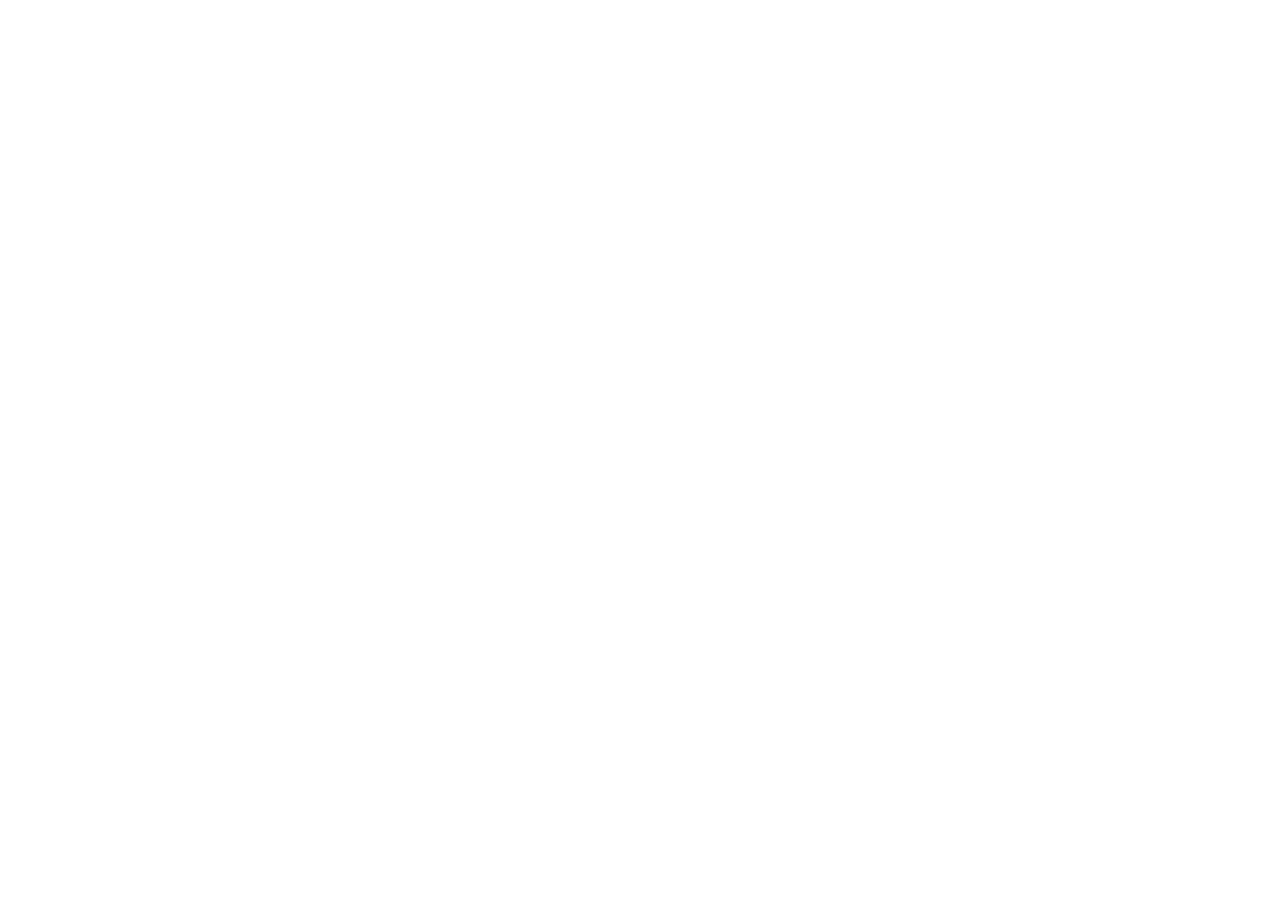
==== index.html @ dfc2c986 "." ====
<!DOCTYPE html>
<html lang="en">
<head>
    <meta charset="UTF-8">
    <meta name="viewport" content="width=device-width, initial-scale=1.0">
    <title>ketevan paliani</title>
</head>
<body>
    
</body>
</html>
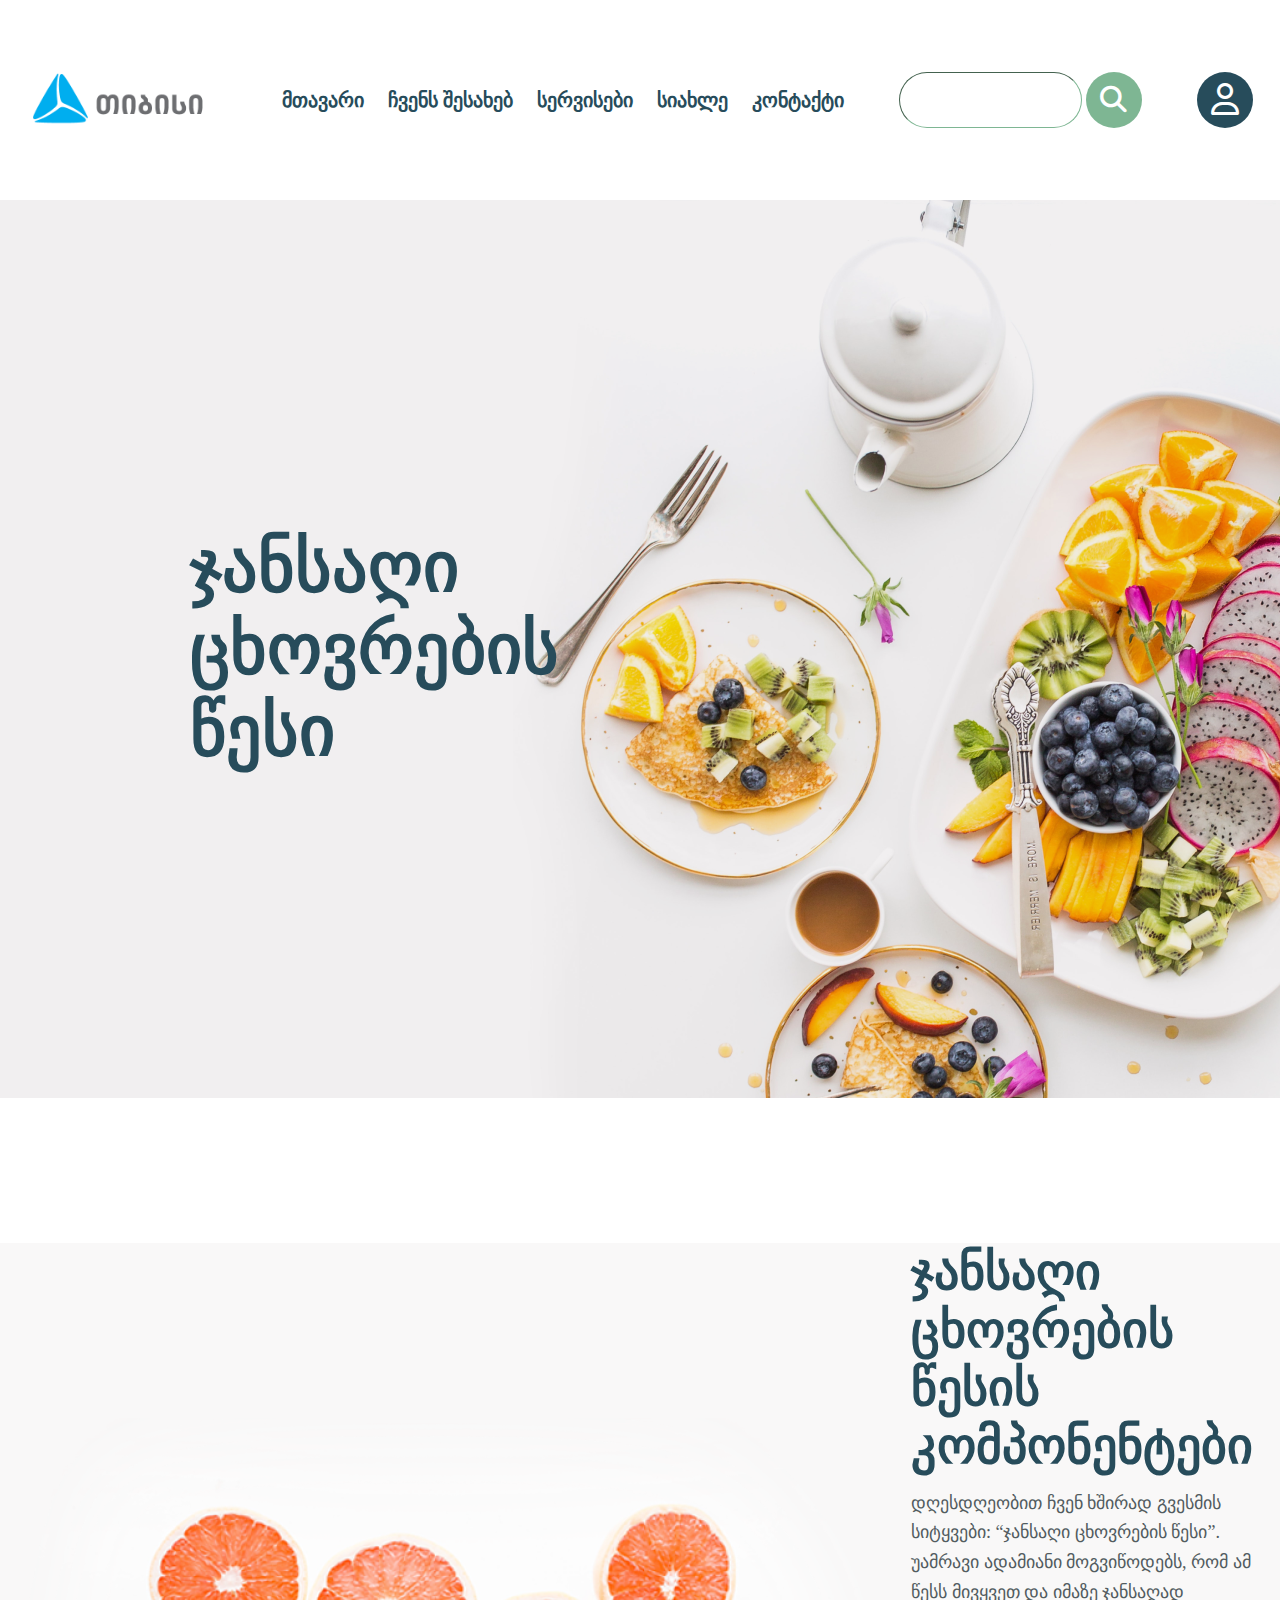
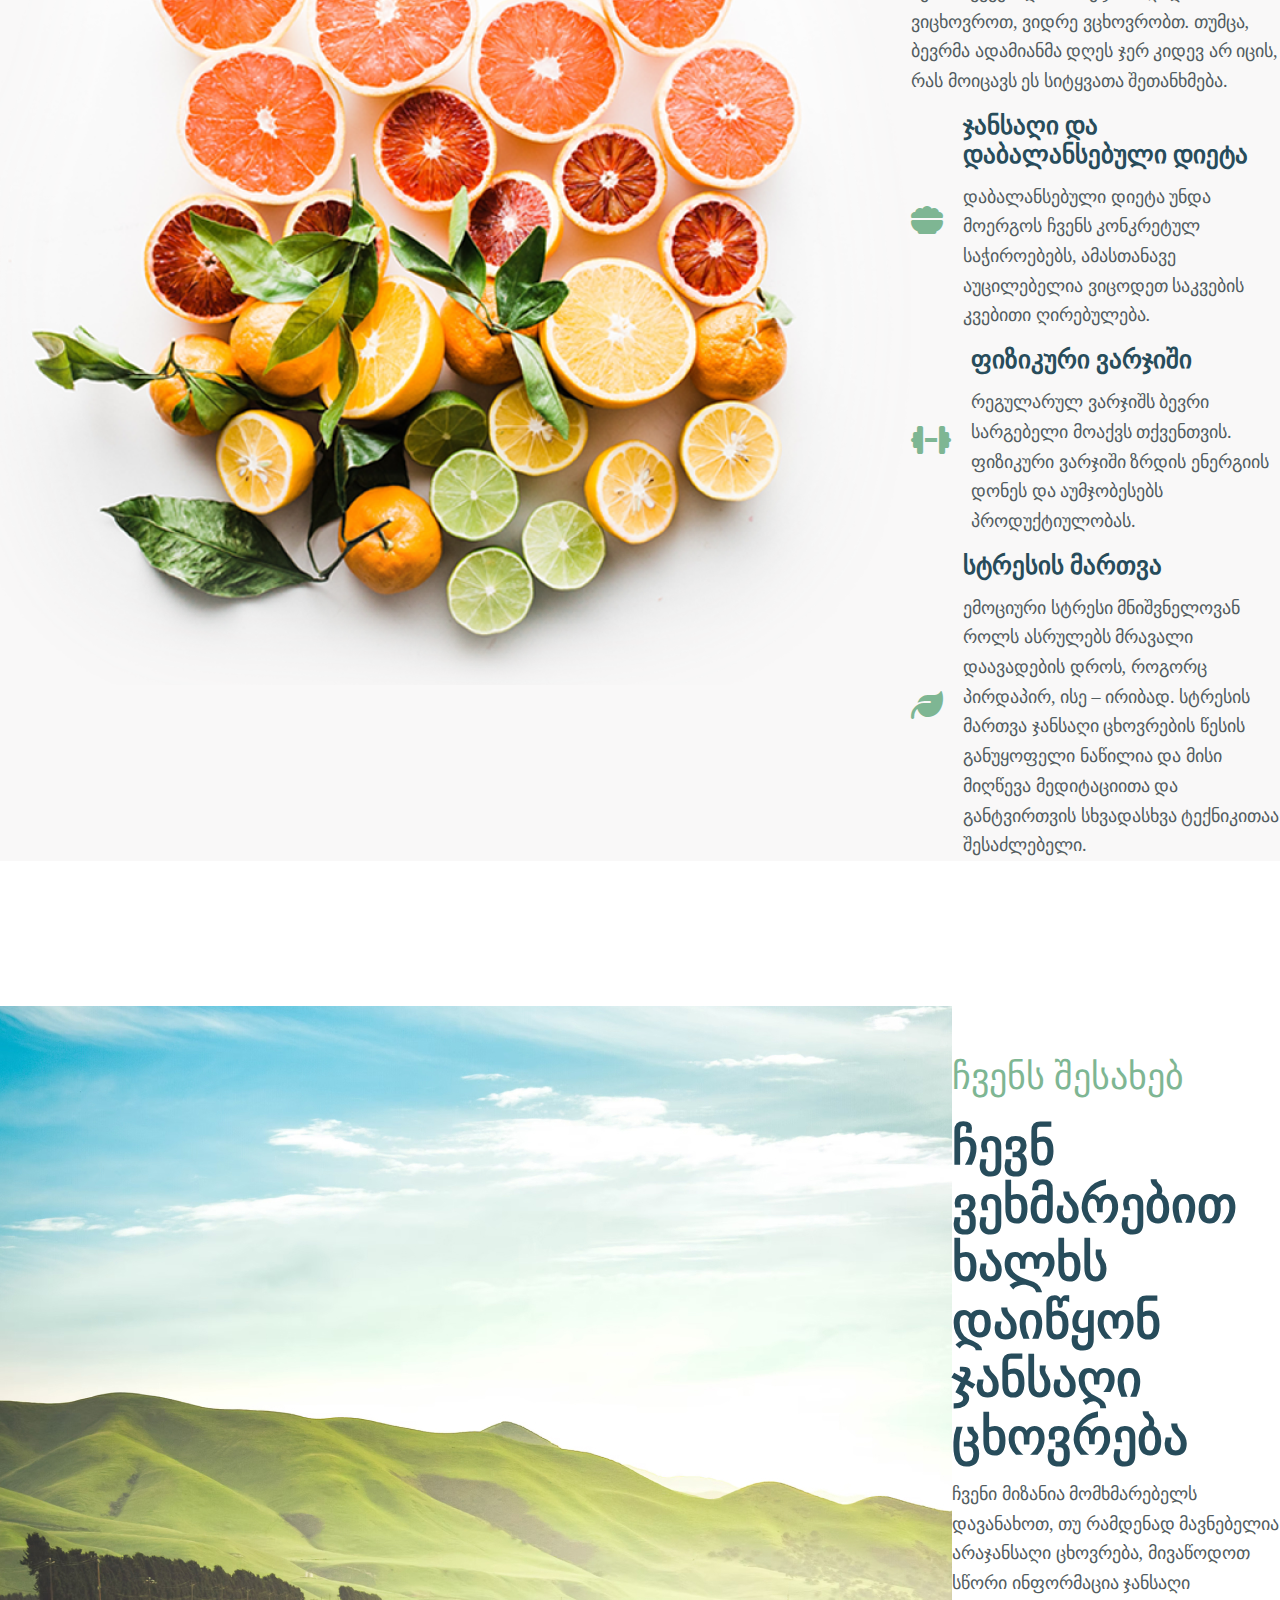
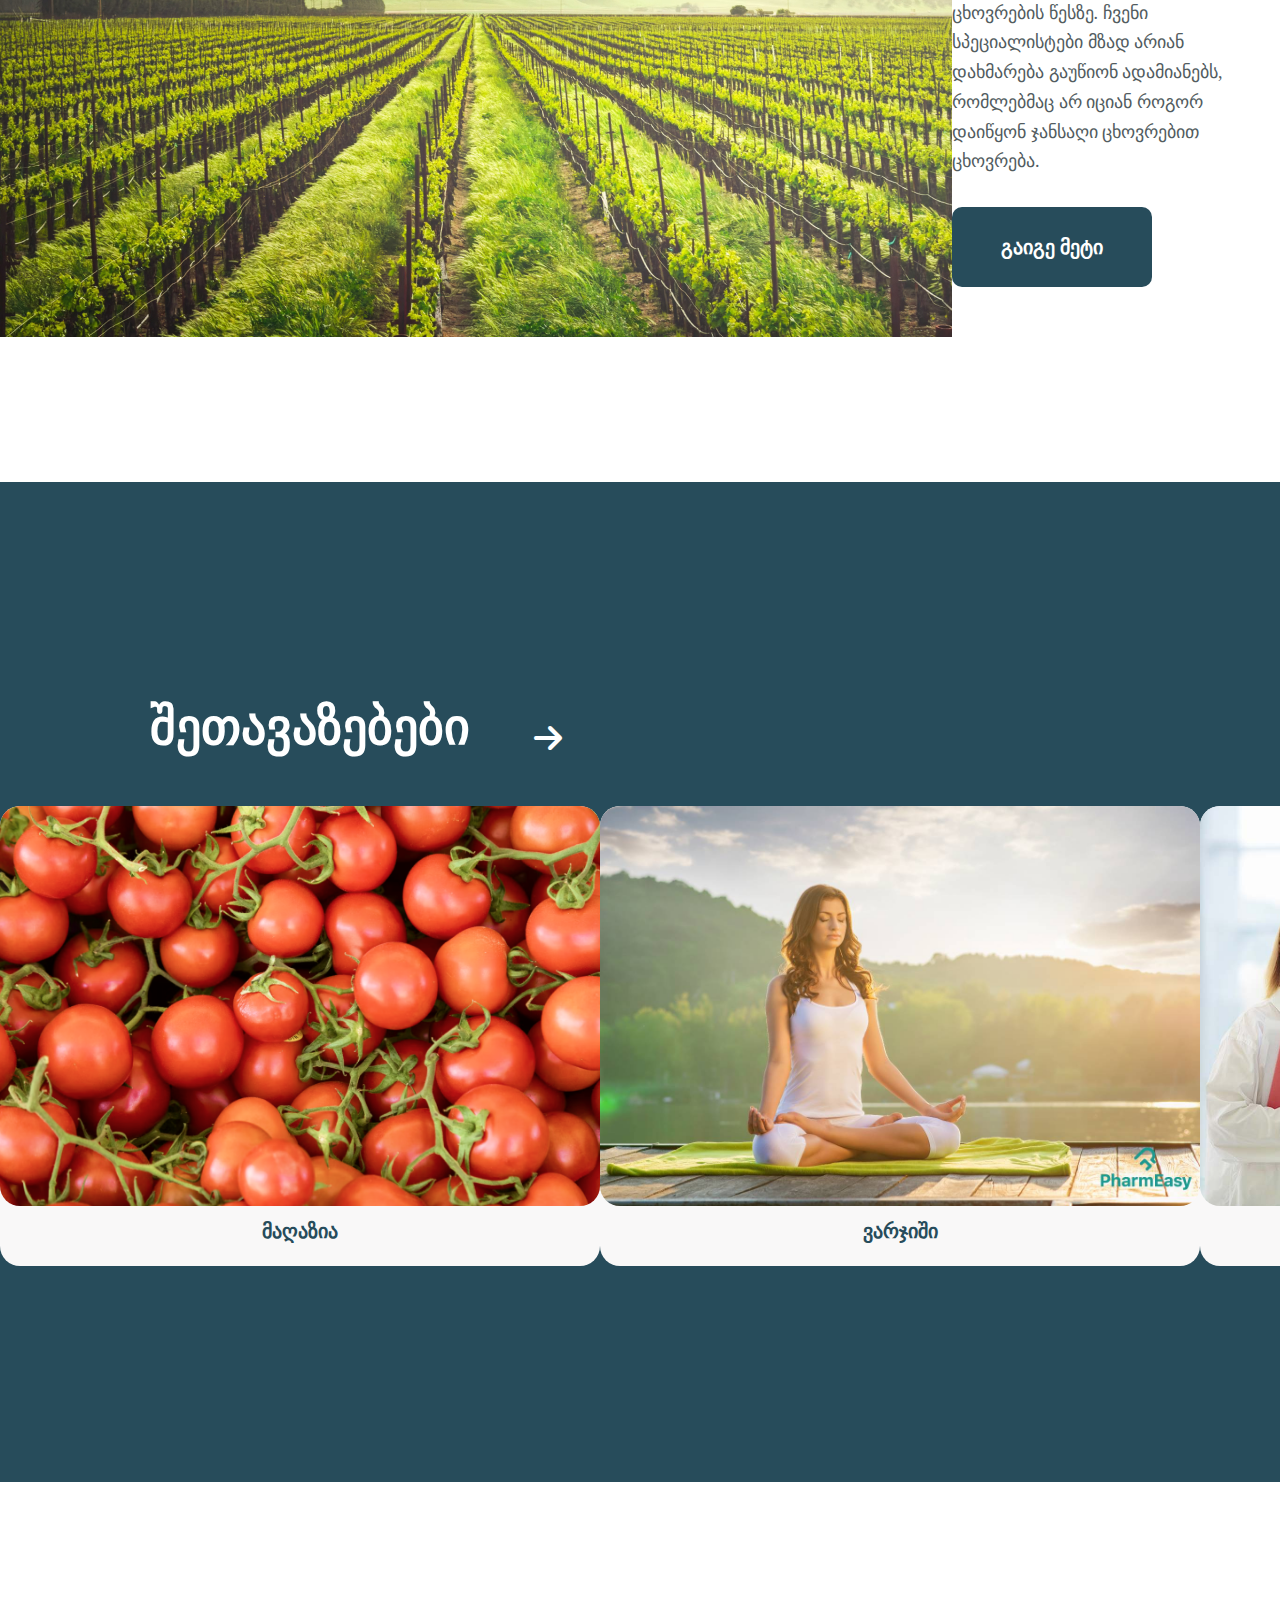
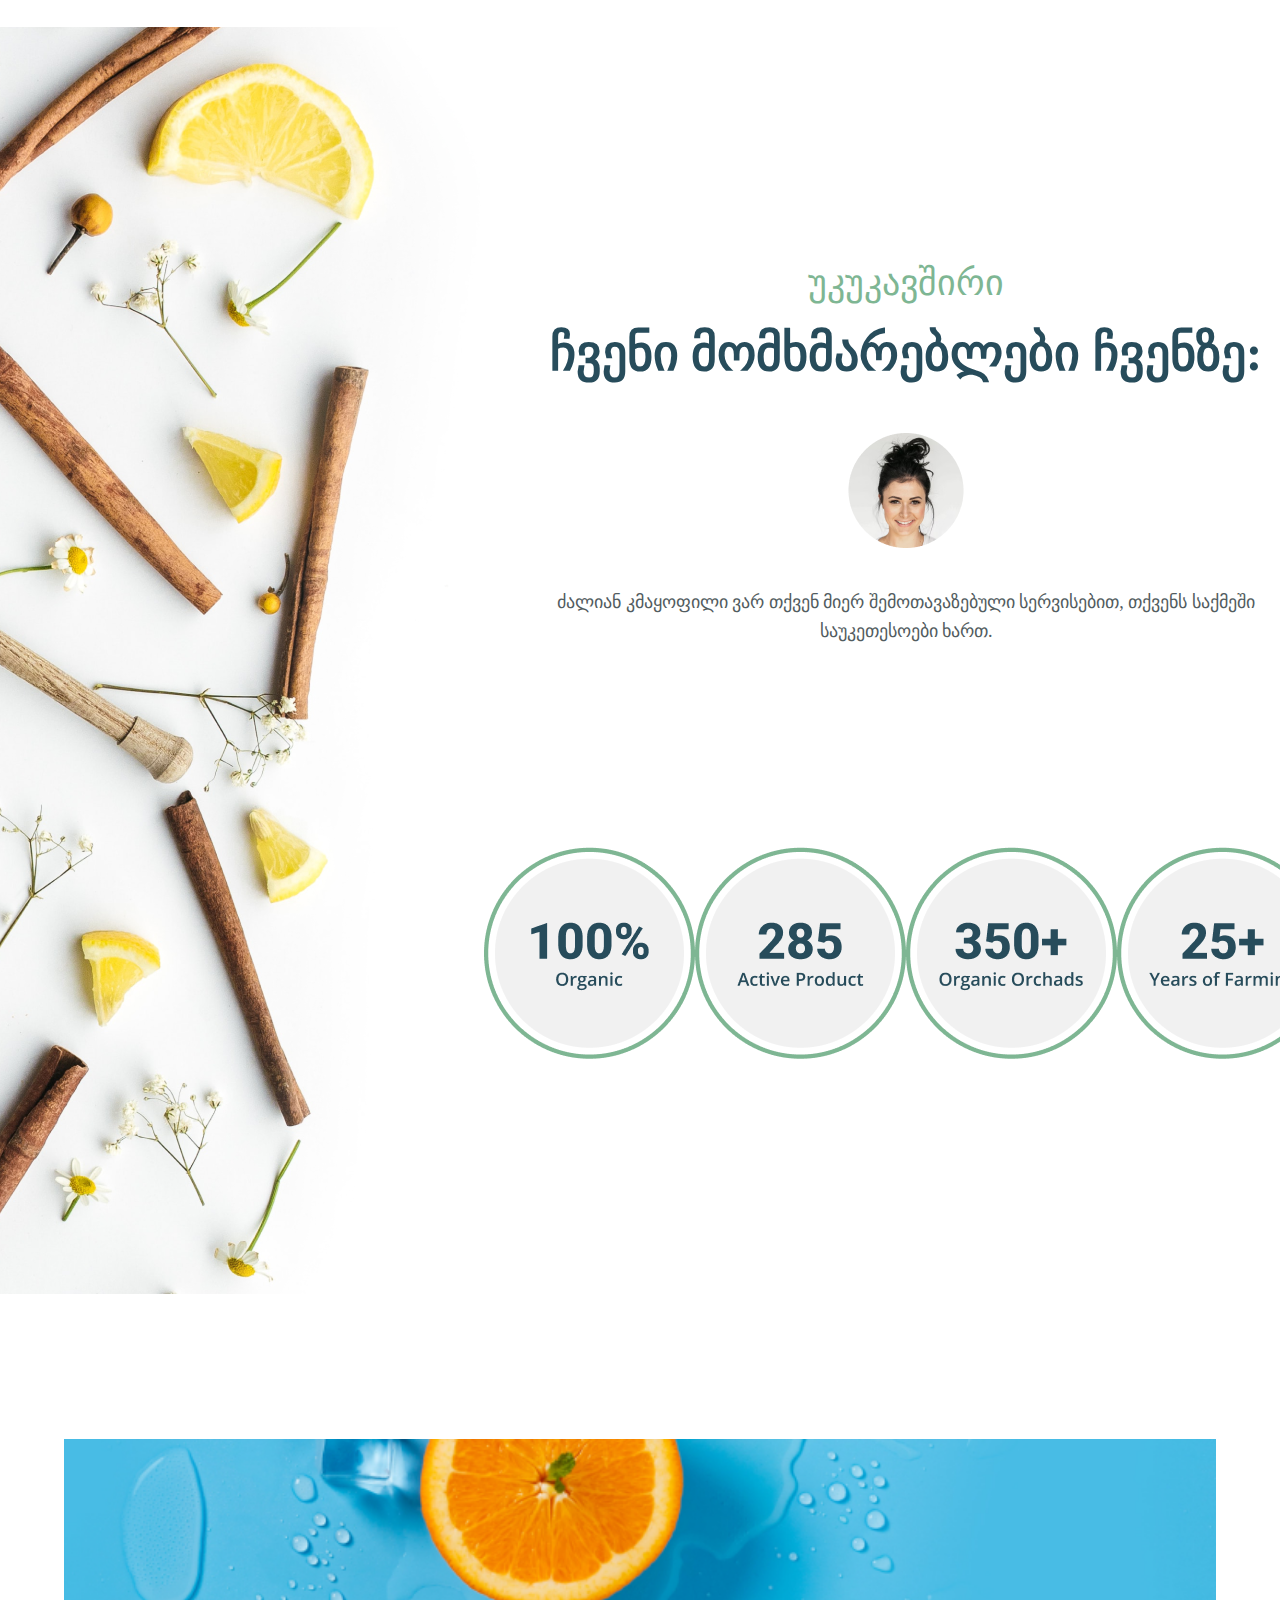
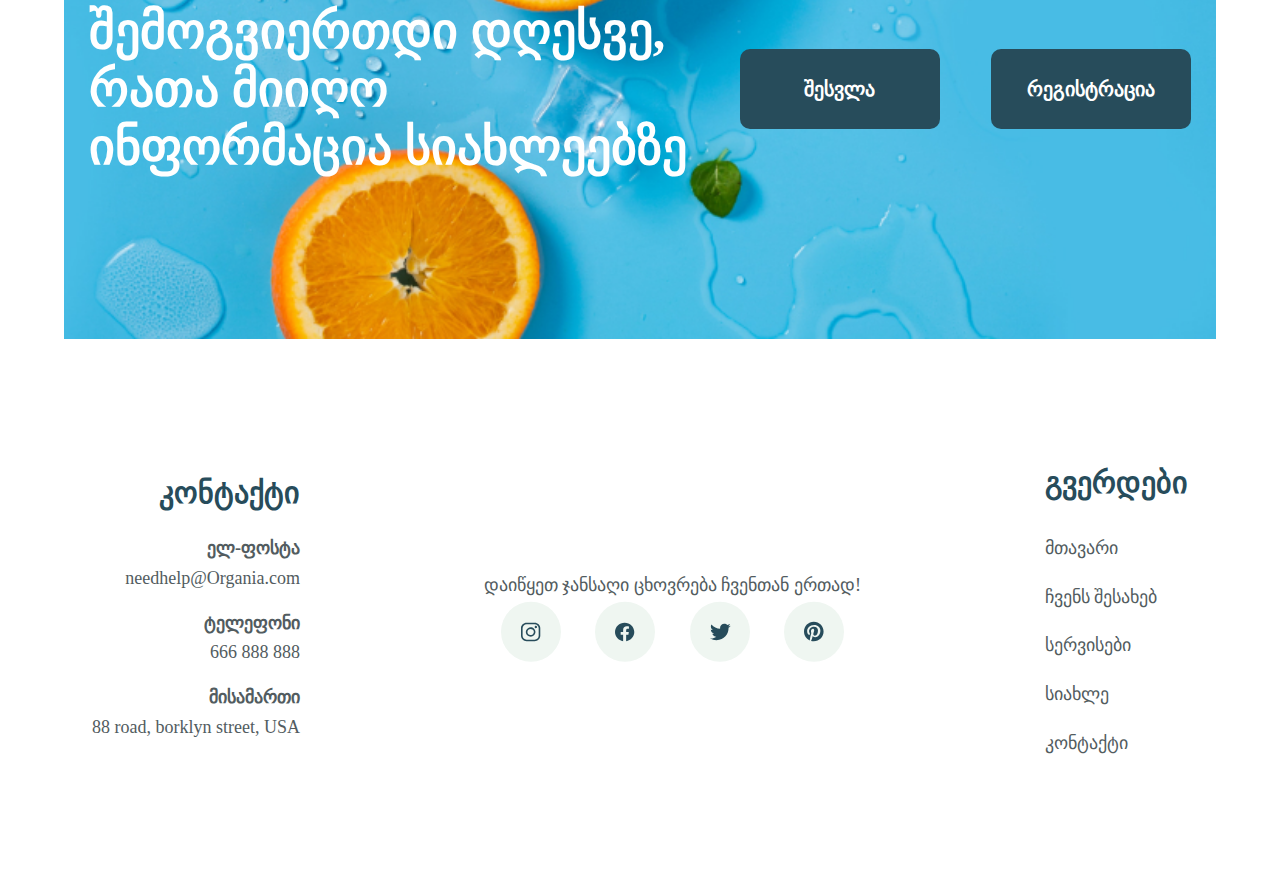
==== commit 6404eef7: "mtavari gverdi" ====
--- a/index.html
+++ b/index.html
@@ -4,8 +4,175 @@
     <meta charset="UTF-8">
     <meta name="viewport" content="width=device-width, initial-scale=1.0">
     <title>ketevan paliani</title>
+    <link rel="icon" href="https://static.wixstatic.com/shapes/dd97f4_88ccb0a32d854664ac028691bdad9ad7.svg">
+    <link rel="stylesheet" 
+    href="https://cdnjs.cloudflare.com/ajax/libs/font-awesome/6.4.0/css/all.min.css">
+    <link rel="stylesheet" href="css/reset.css">
+    <link rel="stylesheet" href="css/index.css">
 </head>
 <body>
-    
+    <header>
+        <a href="https://www.tbceducation.ge/"><img src="images/TBC.png" alt=""></a>
+        <nav>
+            <ul>
+                <li>
+                    <a>მთავარი</a>
+                </li>
+                <li>
+                    <a href="pages/about.html">ჩვენს შესახებ</a>
+                </li>
+                <li>
+                    <a href="pages/services.html">სერვისები</a>
+                </li>
+                <li>
+                    <a href="pages/news.html">სიახლე</a>
+                </li>
+                <li>
+                    <a href="pages/contact.html">კონტაქტი</a>
+                </li>
+            </ul>
+        </nav>
+        <form action="/action_page.php">
+            <input type="text" de name="search">
+            <button type="submit"><i class="fa-solid fa-magnifying-glass fa-2xl"></i></button>
+        </form>
+        <a href="">
+            <div class="account">
+                <i class="fa-regular fa-user fa-2xl"></i>
+            </div>
+        </a>
+        
+    </header>
+    <section class="homepage1">
+        <h1>ჯანსაღი ცხოვრების წესი</h1>
+    </section>
+    <section class="homepage2">
+        <img src="images/2.png">
+        <div class="info">
+            <h2>ჯანსაღი ცხოვრების წესის კომპონენტები</h2>
+            <p>დღესდღეობით ჩვენ ხშირად გვესმის სიტყვები: “ჯანსაღი ცხოვრების წესი”. უამრავი ადამიანი მოგვიწოდებს, რომ ამ წესს მივყვეთ და იმაზე ჯანსაღად ვიცხოვროთ, ვიდრე ვცხოვრობთ. თუმცა, ბევრმა ადამიანმა დღეს ჯერ კიდევ არ იცის, რას მოიცავს ეს სიტყვათა შეთანხმება.</p>
+            <div class="list">
+                <i class="fa-solid fa-bowl-food fa-2xl" style="color: #7eb693;"></i>
+                <div class="text">
+                    <h3>ჯანსაღი და დაბალანსებული დიეტა</h3>
+                    <p>დაბალანსებული დიეტა უნდა მოერგოს ჩვენს კონკრეტულ საჭიროებებს, ამასთანავე აუცილებელია ვიცოდეთ საკვების კვებითი ღირებულება.</p>
+                </div>
+            </div>
+            <div class="list">
+                <i class="fa-solid fa-dumbbell fa-2xl" style="color: #7eb693;"></i>
+                <div class="text">
+                    <h3>ფიზიკური ვარჯიში</h3>
+                    <p>რეგულარულ ვარჯიშს ბევრი სარგებელი მოაქვს თქვენთვის. ფიზიკური ვარჯიში ზრდის ენერგიის დონეს და აუმჯობესებს პროდუქტიულობას.</p>
+                </div>
+            </div>
+            <div class="list">
+                <i class="fa-solid fa-leaf fa-2xl" style="color: #7eb693;"></i>
+                <div class="text">
+                    <h3>სტრესის მართვა</h3>
+                    <p>ემოციური სტრესი მნიშვნელოვან როლს ასრულებს მრავალი დაავადების დროს, როგორც პირდაპირ, ისე – ირიბად. სტრესის მართვა ჯანსაღი ცხოვრების წესის განუყოფელი ნაწილია და მისი მიღწევა მედიტაციითა და განტვირთვის სხვადასხვა ტექნიკითაა შესაძლებელი.</p>
+                </div>
+            </div>
+        </div>
+    </section>
+    <section class="homepage3">
+        <img src="images/3.jpg">
+        <div class="info">
+            <h4>ჩვენს შესახებ</h4>
+            <h2>ჩევნ ვეხმარებით ხალხს დაიწყონ ჯანსაღი ცხოვრება</h2>
+            <p>ჩვენი მიზანია მომხმარებელს დავანახოთ, თუ რამდენად მავნებელია არაჯანსაღი ცხოვრება, მივაწოდოთ სწორი ინფორმაცია ჯანსაღი ცხოვრების წესზე. ჩვენი სპეციალისტები მზად არიან დახმარება გაუწიონ ადამიანებს, რომლებმაც არ იციან როგორ დაიწყონ ჯანსაღი ცხოვრებით ცხოვრება.</p>
+            <a href="pages/about.html">
+                <button type="submit">გაიგე მეტი</button>
+            </a>
+        </div>
+    </section>
+    <section class="homepage4">
+        <div class="services">
+            <h4>შეთავაზებები</h4>
+            <a href="pages/services.html"><i class="fa-solid fa-arrow-right fa-2xl" style="color: #ffffff;"></i></a>
+        </div>
+        <div class="offer">
+            <div class="card">
+                <img src="images/4.1.png">
+                <h3>მაღაზია</h3>
+            </div>
+            <div class="card">
+                <img src="images/4.2.jpg">
+                <h3>ვარჯიში</h3>
+            </div>
+            <div class="card">
+                <img src="images/4.3.jpg">
+                <h3>კონსულტაცია</h3>
+            </div>
+        </div>
+    </section>
+    <section class="homepage5">
+        <img src="images/5.1.png">
+        <div class="feedback">
+            <h4>უკუკავშირი</h4>
+            <h2>ჩვენი მომხმარებლები ჩვენზე:</h2>
+            <img src="images/5.2.png">
+            <p>ძალიან კმაყოფილი ვარ თქვენ მიერ შემოთავაზებული სერვისებით, თქვენს საქმეში საუკეთესოები ხართ.</p>
+            <div class="review">
+                <img src="images/5.2.1.png">
+                <img src="images/5.2.2.png">
+                <img src="images/5.2.3.png">
+                <img src="images/5.2.4.png">
+            </div>
+        </div>
+        <img src="images/5.3.png">
+    </section>
+    <section class="homepage6">
+        <div class="card">
+            <h2>შემოგვიერთდი დღესვე, რათა მიიღო ინფორმაცია სიახლეებზე</h2>
+            <a href="pages/signUp.html">
+                <button type="submit">შესვლა</button>
+            </a>
+            <a href="pages/login.html">
+                <button type="submit">რეგისტრაცია</button>
+            </a>
+        </div>
+    </section>
+    <footer>
+        <div class="contact">
+            <h3>კონტაქტი</h3>
+            <h4>ელ-ფოსტა</h4>
+            <p>needhelp@Organia.com</p>
+            <h4>ტელეფონი</h4>
+            <p>666 888 888</p>
+            <h4>მისამართი</h4>
+            <p>88 road, borklyn street, USA</p>
+        </div>
+        <div class="message">
+            <p>დაიწყეთ ჯანსაღი ცხოვრება ჩვენთან ერთად!</p>
+            <div class="icons">
+                <img src="images/ig.svg">
+                <img src="images/fb.svg">
+                <img src="images/twt.svg">
+                <img src="images/pin.svg">
+            </div>
+        </div>
+        <div class="pages">
+            <h3>გვერდები</h3>
+            <nav>
+                <ul>
+                    <li>
+                        <a>მთავარი</a>
+                    </li>
+                    <li>
+                        <a href="pages/about.html">ჩვენს შესახებ</a>
+                    </li>
+                    <li>
+                        <a href="pages/services.html">სერვისები</a>
+                    </li>
+                    <li>
+                        <a href="pages/news.html">სიახლე</a>
+                    </li>
+                    <li>
+                        <a href="pages/contact.html">კონტაქტი</a>
+                    </li>
+                </ul>
+            </nav>
+        </div>
+    </footer>
 </body>
 </html>--- a/css/index.css
+++ b/css/index.css
@@ -0,0 +1,375 @@
+header {
+  margin: 69px 0px;
+  display: flex;
+  align-items: center;
+  justify-content: space-around;
+}
+header img {
+  width: 180px;
+  display: inline-block;
+  vertical-align: top;
+}
+header nav {
+  display: inline-block;
+}
+header nav li {
+  display: inline-block;
+}
+header nav a {
+  margin-left: 20px;
+  color: #274C5B;
+  font-family: Roboto;
+  font-size: 20px;
+  font-style: normal;
+  font-weight: 700;
+  line-height: normal;
+}
+header nav a:hover {
+  color: #476D7D;
+}
+header input[type=text] {
+  border-radius: 36px;
+  border-color: #7EB693;
+  border-width: 1px;
+  height: 56px;
+}
+header button {
+  width: 56px;
+  height: 56px;
+  border-width: 0px;
+  border-radius: 50%;
+  background-color: #7EB693;
+}
+header button i {
+  color: #fff;
+}
+header .account {
+  width: 56px;
+  height: 56px;
+  background-color: #274C5B;
+  border-radius: 50%;
+  display: flex;
+  align-items: center;
+  justify-content: center;
+}
+header .account i {
+  color: #fff;
+}
+
+.homepage1 {
+  background-image: url(../images/1.png);
+  background-color: #274C5B;
+  height: 898px;
+  background-position: center;
+  background-size: cover;
+  position: relative;
+  display: flex;
+  align-items: center;
+}
+.homepage1 h1 {
+  width: 530px;
+  color: #274C5B;
+  font-family: Roboto;
+  font-size: 70px;
+  font-style: normal;
+  font-weight: 800;
+  line-height: normal;
+  position: absolute;
+  left: 190px;
+}
+
+.homepage2 {
+  display: flex;
+  justify-content: space-around;
+  align-items: center;
+  margin-top: 145px;
+  background-color: #f9f8f8;
+}
+.homepage2 .info {
+  width: 702px;
+}
+.homepage2 .info h2 {
+  color: #274C5B;
+  font-family: Roboto;
+  font-size: 50px;
+  font-style: normal;
+  font-weight: 800;
+  line-height: normal;
+}
+.homepage2 .info p {
+  color: #525C60;
+  font-family: Open Sans;
+  font-size: 18px;
+  font-style: normal;
+  font-weight: 400;
+  line-height: 165.4%; /* 29.772px */
+  margin-top: 14px;
+}
+.homepage2 .info .list {
+  margin-top: 14px;
+  display: flex;
+  align-items: center;
+}
+.homepage2 .info .list .text {
+  margin-left: 20px;
+}
+.homepage2 .info .list .text h3 {
+  color: #274C5B;
+  font-family: Roboto;
+  font-size: 25px;
+  font-style: normal;
+  font-weight: 800;
+  line-height: normal;
+}
+
+.homepage3 {
+  display: flex;
+  justify-content: space-around;
+  align-items: center;
+  margin-top: 145px;
+}
+.homepage3 .info {
+  width: 700px;
+}
+.homepage3 .info h4 {
+  color: #7EB693;
+  font-family: Yellowtail;
+  font-size: 36px;
+  font-style: normal;
+  font-weight: 400;
+  line-height: normal;
+  margin-bottom: 20px;
+}
+.homepage3 .info h2 {
+  color: #274C5B;
+  font-family: Roboto;
+  font-size: 50px;
+  font-style: normal;
+  font-weight: 800;
+  line-height: normal;
+}
+.homepage3 .info p {
+  color: #525C60;
+  font-family: Open Sans;
+  font-size: 18px;
+  font-style: normal;
+  font-weight: 400;
+  line-height: 165.4%; /* 29.772px */
+  margin-top: 14px;
+}
+.homepage3 .info button {
+  margin-top: 30px;
+  width: 200px;
+  height: 80px;
+  background-color: #274C5B;
+  border-width: 0px;
+  border-radius: 10px;
+  color: #FFF;
+  font-family: Roboto;
+  font-size: 20px;
+  font-style: normal;
+  font-weight: 700;
+  line-height: normal;
+}
+.homepage3 .info button:hover {
+  background-color: #ffffff;
+  color: #000;
+}
+
+.homepage4 {
+  margin-top: 145px;
+  background-color: #274C5B;
+  height: 1000px;
+  display: flex;
+  flex-direction: column;
+  justify-content: center;
+}
+.homepage4 .services h4 {
+  color: #FFF;
+  font-family: Roboto;
+  font-size: 50px;
+  font-style: normal;
+  font-weight: 800;
+  line-height: normal;
+  margin-bottom: 50px;
+  margin-left: 150px;
+  display: inline-block;
+}
+.homepage4 .services a {
+  display: inline-block;
+  margin-left: 60px;
+}
+.homepage4 .offer {
+  display: flex;
+  justify-content: space-around;
+}
+.homepage4 .offer .card {
+  background-color: #f9f8f8;
+  height: 460px;
+  border-radius: 20px;
+}
+.homepage4 .offer .card img {
+  width: 600px;
+  height: 400px;
+  -o-object-fit: cover;
+     object-fit: cover;
+  border-radius: 20px;
+}
+.homepage4 .offer .card h3 {
+  margin-top: 10px;
+  color: #274C5B;
+  font-family: Roboto;
+  text-align: center;
+  font-size: 20px;
+  font-style: normal;
+  font-weight: 600;
+  line-height: normal;
+}
+
+.homepage5 {
+  margin-top: 145px;
+  display: flex;
+  justify-content: space-between;
+}
+.homepage5 .feedback {
+  display: flex;
+  flex-direction: column;
+  align-items: center;
+  justify-content: center;
+}
+.homepage5 .feedback h4 {
+  color: #7EB693;
+  font-family: Yellowtail;
+  font-size: 36px;
+  font-style: normal;
+  font-weight: 400;
+  line-height: normal;
+  margin-bottom: 20px;
+}
+.homepage5 .feedback h2 {
+  color: #274C5B;
+  font-family: Roboto;
+  font-size: 50px;
+  font-style: normal;
+  font-weight: 800;
+  line-height: normal;
+  margin-bottom: 51px;
+  text-align: center;
+}
+.homepage5 .feedback p {
+  width: 780px;
+  color: #525C60;
+  font-family: Open Sans;
+  font-size: 18px;
+  font-style: normal;
+  font-weight: 400;
+  line-height: 165.4%; /* 29.772px */
+  margin-top: 40px;
+  text-align: center;
+}
+.homepage5 .feedback .review {
+  margin-top: 200px;
+  display: flex;
+  justify-content: space-around;
+}
+
+.homepage6 {
+  margin-top: 145px;
+}
+.homepage6 .card {
+  width: 90%;
+  margin: 0 auto;
+  position: relative;
+  background-image: url(../images/6.jpg);
+  background-position: center;
+  background-size: cover;
+  background-repeat: no-repeat;
+  height: 500px;
+  display: flex;
+  justify-content: space-around;
+  align-items: center;
+}
+.homepage6 .card h2 {
+  width: 600px;
+  color: #FFF;
+  font-family: Roboto;
+  font-size: 50px;
+  font-style: normal;
+  font-weight: 800;
+  line-height: normal;
+}
+.homepage6 .card button {
+  width: 200px;
+  height: 80px;
+  background-color: #274C5B;
+  border-width: 0px;
+  border-radius: 10px;
+  color: #FFF;
+  font-family: Roboto;
+  font-size: 20px;
+  font-style: normal;
+  font-weight: 700;
+  line-height: normal;
+}
+.homepage6 .card button:hover {
+  background-color: #ffffff;
+  color: #000;
+}
+
+footer {
+  height: 555px;
+  display: flex;
+  align-items: center;
+  justify-content: space-around;
+}
+footer h3 {
+  color: #274C5B;
+  font-family: Roboto;
+  font-size: 30px;
+  font-style: normal;
+  font-weight: 700;
+  line-height: normal;
+  margin-bottom: 24px;
+}
+footer .contact h3 {
+  text-align: right;
+}
+footer .contact h4 {
+  color: #525C60;
+  text-align: right;
+  font-family: Open Sans;
+  font-size: 18px;
+  font-style: normal;
+  font-weight: 700;
+  line-height: 165%; /* 29.7px */
+}
+footer .contact p {
+  color: #525C60;
+  font-family: Open Sans;
+  font-size: 18px;
+  font-style: normal;
+  font-weight: 400;
+  line-height: 165.4%; /* 29.772px */
+  text-align: right;
+  margin-bottom: 15px;
+}
+footer .message p {
+  color: #525C60;
+  font-family: Open Sans;
+  font-size: 18px;
+  font-style: normal;
+  font-weight: 400;
+  line-height: 165.4%; /* 29.772px */
+}
+footer .message .icons {
+  display: flex;
+  justify-content: space-around;
+}
+footer .pages a {
+  color: #525C60;
+  font-family: Open Sans;
+  font-size: 18px;
+  font-style: normal;
+  font-weight: 400;
+  line-height: 272.9%; /* 49.122px */
+}/*# sourceMappingURL=index.css.map */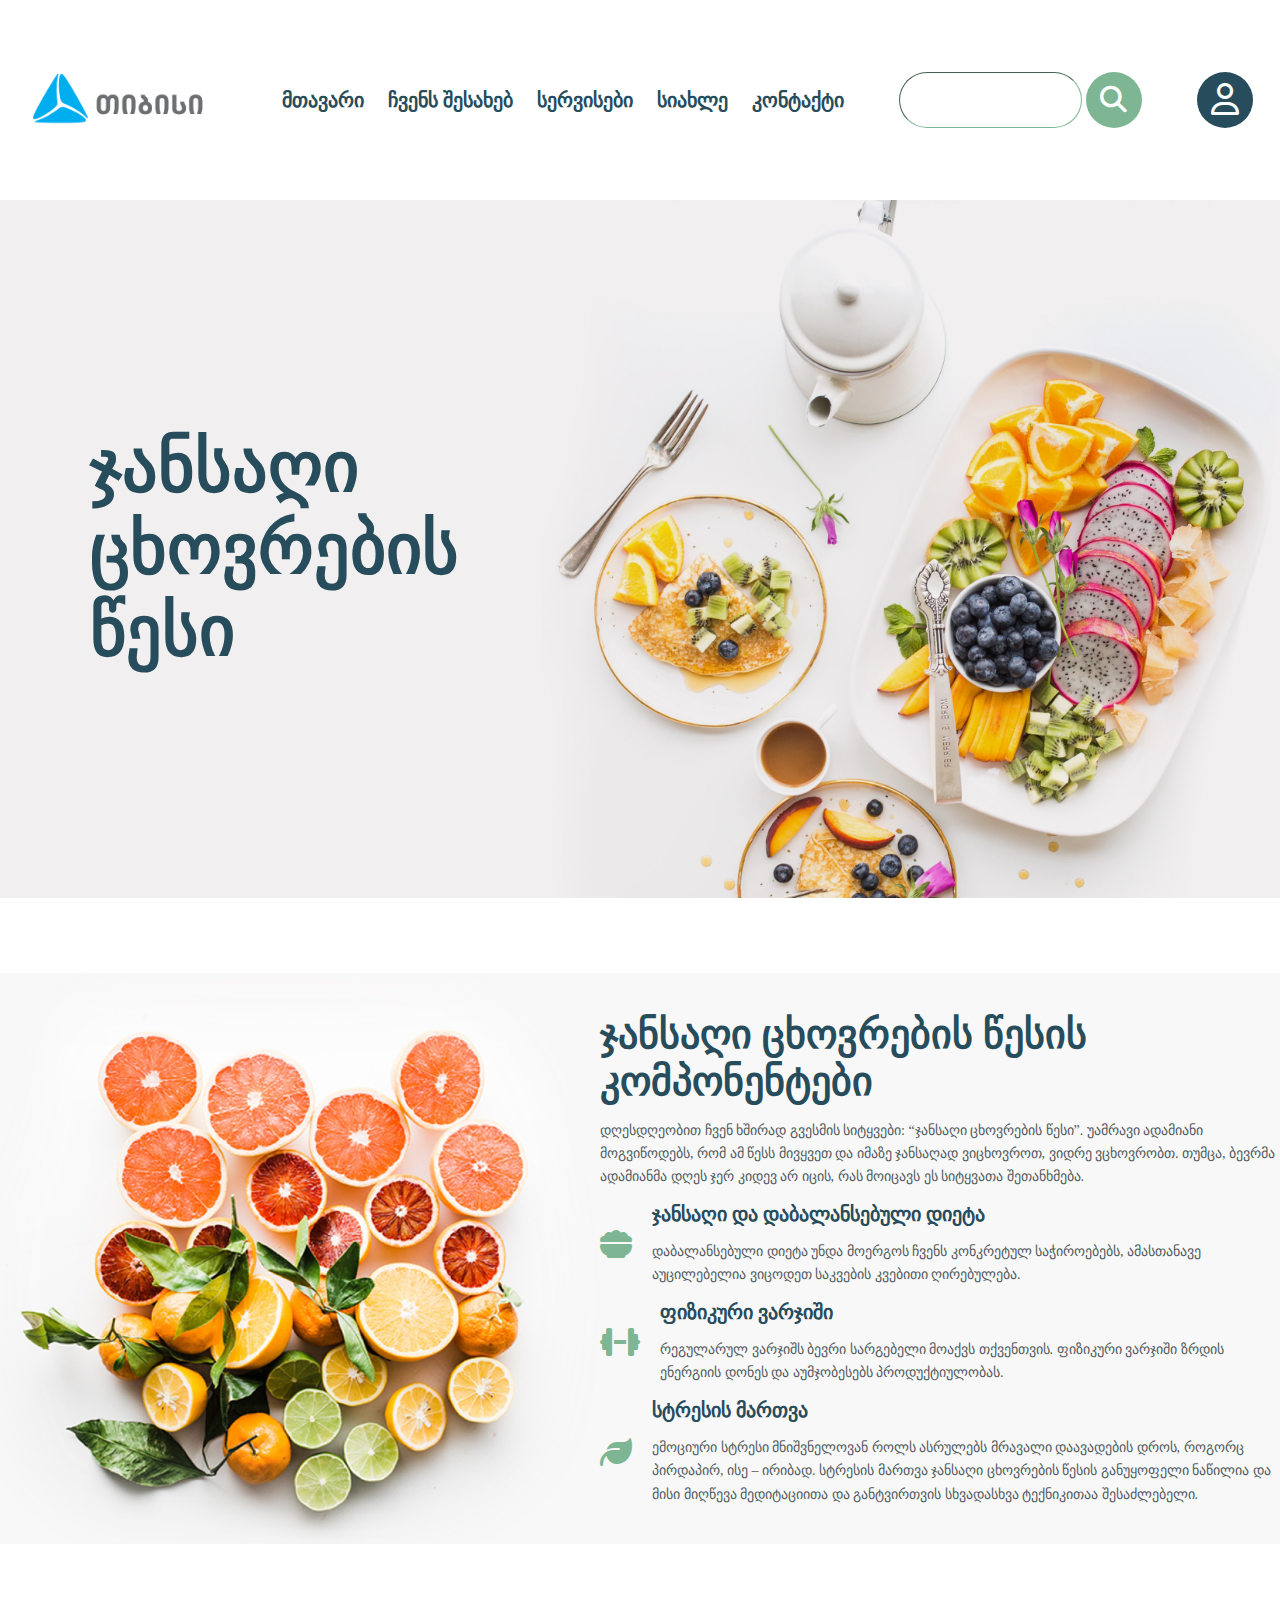
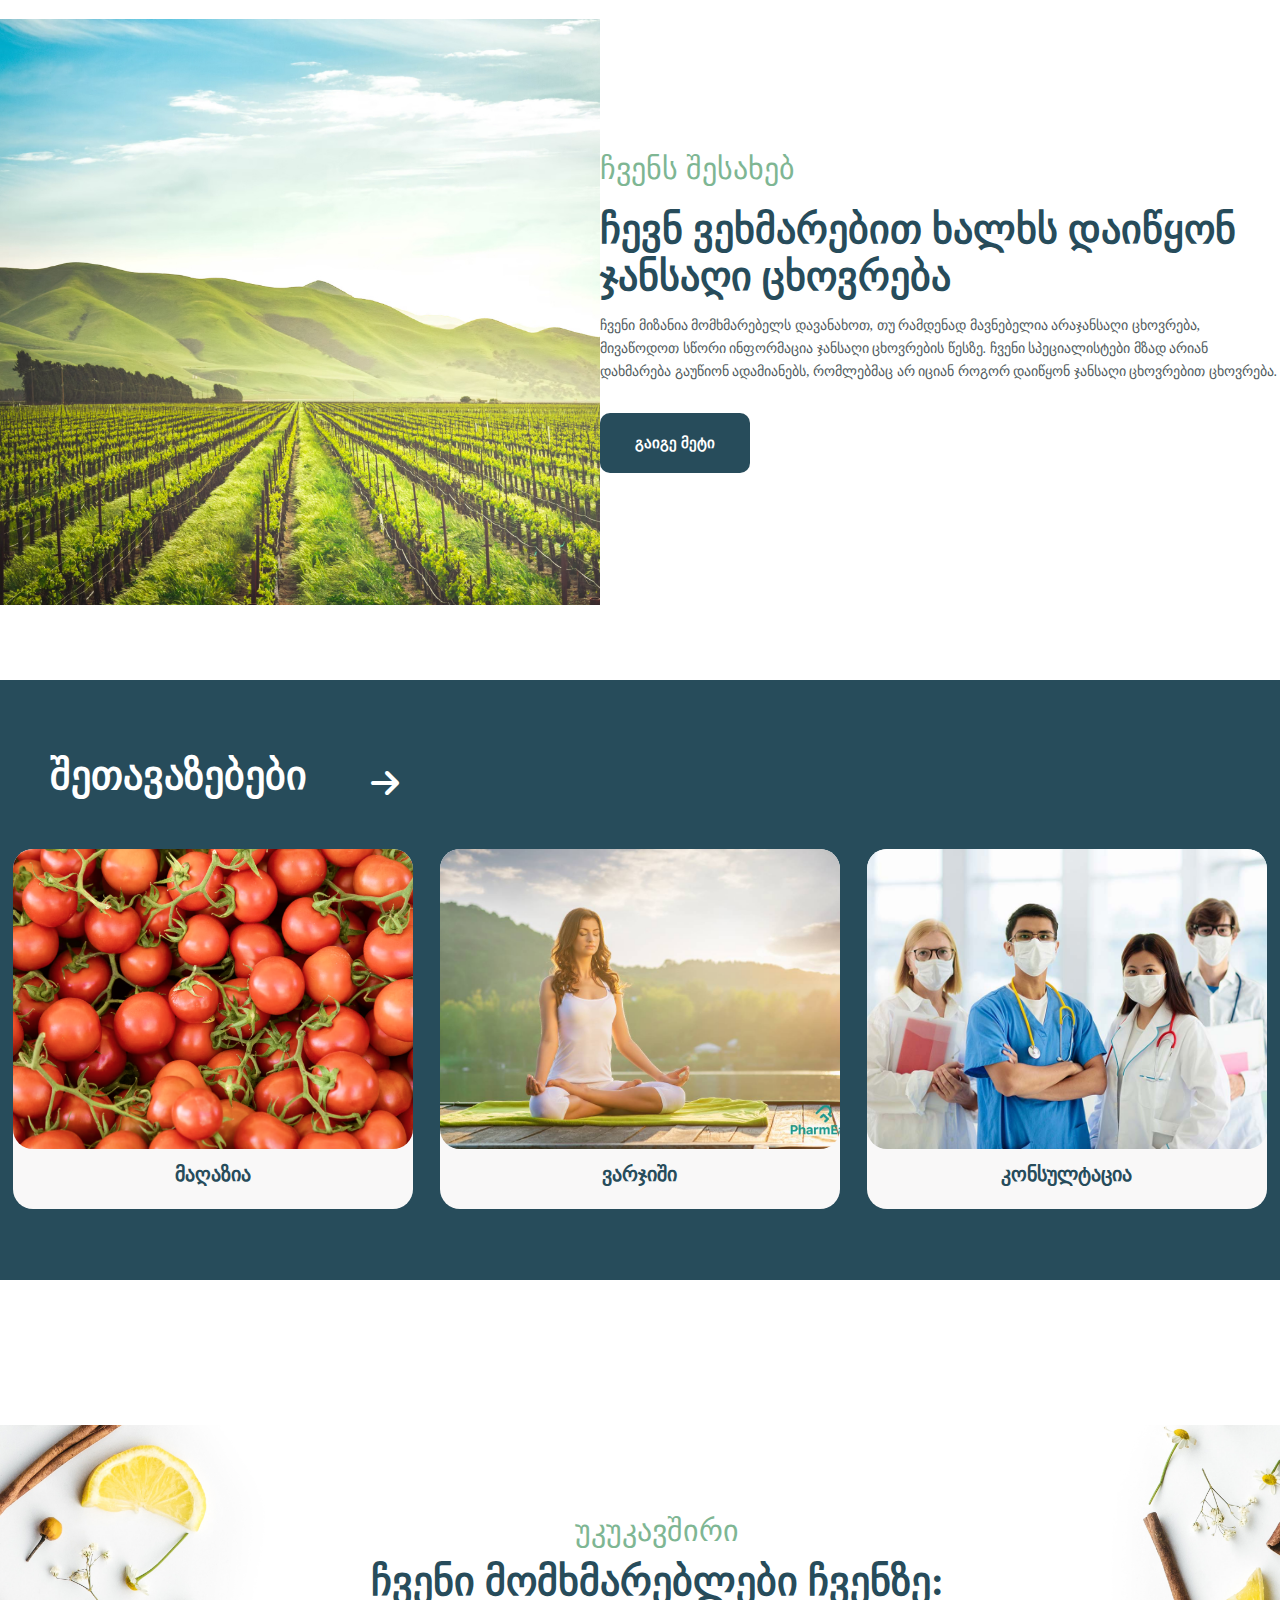
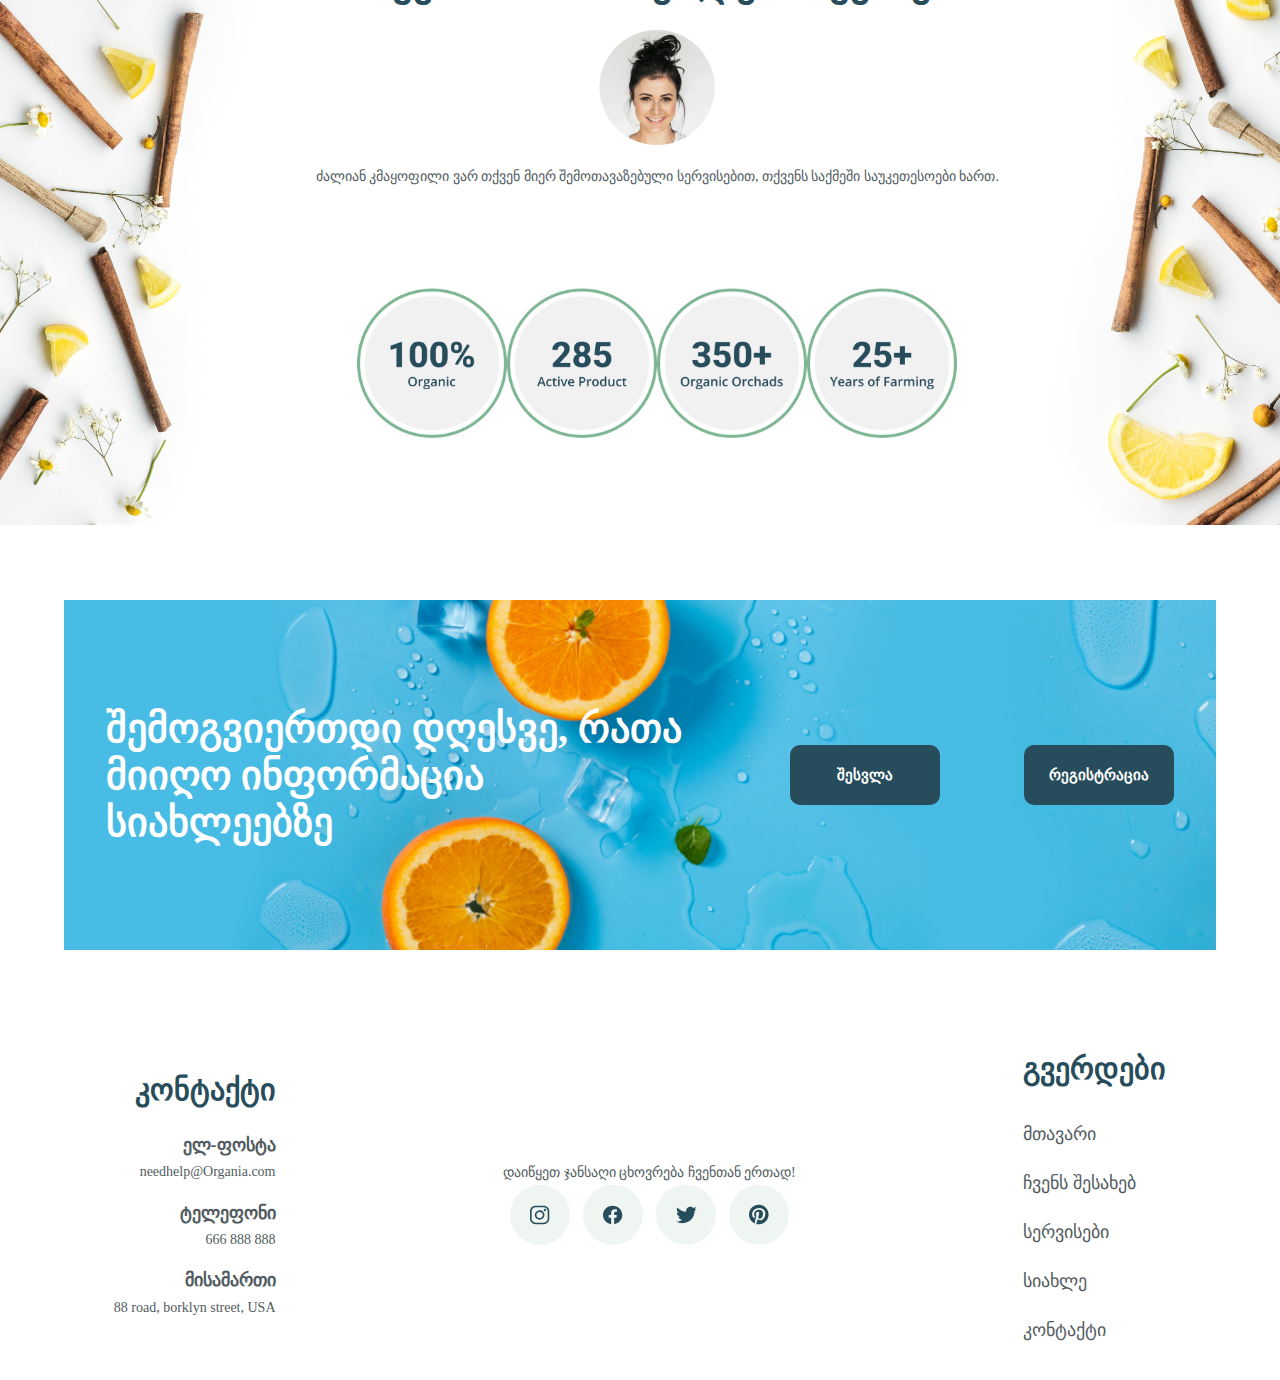
==== commit 9f738d06: "." ====
--- a/index.html
+++ b/index.html
@@ -47,7 +47,7 @@
         <h1>ჯანსაღი ცხოვრების წესი</h1>
     </section>
     <section class="homepage2">
-        <img src="images/2.png">
+        <img src="images/2.png" width="600px">
         <div class="info">
             <h2>ჯანსაღი ცხოვრების წესის კომპონენტები</h2>
             <p>დღესდღეობით ჩვენ ხშირად გვესმის სიტყვები: “ჯანსაღი ცხოვრების წესი”. უამრავი ადამიანი მოგვიწოდებს, რომ ამ წესს მივყვეთ და იმაზე ჯანსაღად ვიცხოვროთ, ვიდრე ვცხოვრობთ. თუმცა, ბევრმა ადამიანმა დღეს ჯერ კიდევ არ იცის, რას მოიცავს ეს სიტყვათა შეთანხმება.</p>
@@ -75,7 +75,7 @@
         </div>
     </section>
     <section class="homepage3">
-        <img src="images/3.jpg">
+        <img src="images/3.jpg" width="600px">
         <div class="info">
             <h4>ჩვენს შესახებ</h4>
             <h2>ჩევნ ვეხმარებით ხალხს დაიწყონ ჯანსაღი ცხოვრება</h2>
@@ -106,7 +106,7 @@
         </div>
     </section>
     <section class="homepage5">
-        <img src="images/5.1.png">
+        <img src="images/5.1.png" height="700px">
         <div class="feedback">
             <h4>უკუკავშირი</h4>
             <h2>ჩვენი მომხმარებლები ჩვენზე:</h2>
@@ -119,7 +119,7 @@
                 <img src="images/5.2.4.png">
             </div>
         </div>
-        <img src="images/5.3.png">
+        <img src="images/5.3.png" height="700px">
     </section>
     <section class="homepage6">
         <div class="card">
--- a/css/index.css
+++ b/css/index.css
@@ -59,7 +59,7 @@
 .homepage1 {
   background-image: url(../images/1.png);
   background-color: #274C5B;
-  height: 898px;
+  height: 698px;
   background-position: center;
   background-size: cover;
   position: relative;
@@ -75,14 +75,14 @@
   font-weight: 800;
   line-height: normal;
   position: absolute;
-  left: 190px;
+  left: 90px;
 }
 
 .homepage2 {
   display: flex;
   justify-content: space-around;
   align-items: center;
-  margin-top: 145px;
+  margin-top: 75px;
   background-color: #f9f8f8;
 }
 .homepage2 .info {
@@ -91,7 +91,7 @@
 .homepage2 .info h2 {
   color: #274C5B;
   font-family: Roboto;
-  font-size: 50px;
+  font-size: 40px;
   font-style: normal;
   font-weight: 800;
   line-height: normal;
@@ -99,7 +99,7 @@
 .homepage2 .info p {
   color: #525C60;
   font-family: Open Sans;
-  font-size: 18px;
+  font-size: 14px;
   font-style: normal;
   font-weight: 400;
   line-height: 165.4%; /* 29.772px */
@@ -116,7 +116,7 @@
 .homepage2 .info .list .text h3 {
   color: #274C5B;
   font-family: Roboto;
-  font-size: 25px;
+  font-size: 20px;
   font-style: normal;
   font-weight: 800;
   line-height: normal;
@@ -126,7 +126,7 @@
   display: flex;
   justify-content: space-around;
   align-items: center;
-  margin-top: 145px;
+  margin-top: 75px;
 }
 .homepage3 .info {
   width: 700px;
@@ -134,7 +134,7 @@
 .homepage3 .info h4 {
   color: #7EB693;
   font-family: Yellowtail;
-  font-size: 36px;
+  font-size: 30px;
   font-style: normal;
   font-weight: 400;
   line-height: normal;
@@ -143,7 +143,7 @@
 .homepage3 .info h2 {
   color: #274C5B;
   font-family: Roboto;
-  font-size: 50px;
+  font-size: 40px;
   font-style: normal;
   font-weight: 800;
   line-height: normal;
@@ -151,7 +151,7 @@
 .homepage3 .info p {
   color: #525C60;
   font-family: Open Sans;
-  font-size: 18px;
+  font-size: 14px;
   font-style: normal;
   font-weight: 400;
   line-height: 165.4%; /* 29.772px */
@@ -159,14 +159,14 @@
 }
 .homepage3 .info button {
   margin-top: 30px;
-  width: 200px;
-  height: 80px;
+  width: 150px;
+  height: 60px;
   background-color: #274C5B;
   border-width: 0px;
   border-radius: 10px;
   color: #FFF;
   font-family: Roboto;
-  font-size: 20px;
+  font-size: 15px;
   font-style: normal;
   font-weight: 700;
   line-height: normal;
@@ -177,9 +177,9 @@
 }
 
 .homepage4 {
-  margin-top: 145px;
-  background-color: #274C5B;
-  height: 1000px;
+  margin-top: 75px;
+  background-color: #274C5B;
+  height: 600px;
   display: flex;
   flex-direction: column;
   justify-content: center;
@@ -187,12 +187,12 @@
 .homepage4 .services h4 {
   color: #FFF;
   font-family: Roboto;
-  font-size: 50px;
+  font-size: 40px;
   font-style: normal;
   font-weight: 800;
   line-height: normal;
   margin-bottom: 50px;
-  margin-left: 150px;
+  margin-left: 50px;
   display: inline-block;
 }
 .homepage4 .services a {
@@ -205,12 +205,12 @@
 }
 .homepage4 .offer .card {
   background-color: #f9f8f8;
-  height: 460px;
+  height: 360px;
   border-radius: 20px;
 }
 .homepage4 .offer .card img {
-  width: 600px;
-  height: 400px;
+  width: 400px;
+  height: 300px;
   -o-object-fit: cover;
      object-fit: cover;
   border-radius: 20px;
@@ -240,41 +240,44 @@
 .homepage5 .feedback h4 {
   color: #7EB693;
   font-family: Yellowtail;
-  font-size: 36px;
-  font-style: normal;
-  font-weight: 400;
-  line-height: normal;
-  margin-bottom: 20px;
+  font-size: 30px;
+  font-style: normal;
+  font-weight: 400;
+  line-height: normal;
+  margin-bottom: 10px;
 }
 .homepage5 .feedback h2 {
   color: #274C5B;
   font-family: Roboto;
-  font-size: 50px;
-  font-style: normal;
-  font-weight: 800;
-  line-height: normal;
-  margin-bottom: 51px;
+  font-size: 40px;
+  font-style: normal;
+  font-weight: 800;
+  line-height: normal;
+  margin-bottom: 25px;
   text-align: center;
 }
 .homepage5 .feedback p {
   width: 780px;
   color: #525C60;
   font-family: Open Sans;
-  font-size: 18px;
-  font-style: normal;
-  font-weight: 400;
-  line-height: 165.4%; /* 29.772px */
-  margin-top: 40px;
+  font-size: 14px;
+  font-style: normal;
+  font-weight: 400;
+  line-height: 165.4%; /* 29.772px */
+  margin-top: 20px;
   text-align: center;
 }
 .homepage5 .feedback .review {
-  margin-top: 200px;
-  display: flex;
-  justify-content: space-around;
+  margin-top: 100px;
+  display: flex;
+  justify-content: space-around;
+}
+.homepage5 .feedback .review img {
+  width: 150px;
 }
 
 .homepage6 {
-  margin-top: 145px;
+  margin-top: 75px;
 }
 .homepage6 .card {
   width: 90%;
@@ -284,7 +287,7 @@
   background-position: center;
   background-size: cover;
   background-repeat: no-repeat;
-  height: 500px;
+  height: 350px;
   display: flex;
   justify-content: space-around;
   align-items: center;
@@ -293,20 +296,20 @@
   width: 600px;
   color: #FFF;
   font-family: Roboto;
-  font-size: 50px;
+  font-size: 40px;
   font-style: normal;
   font-weight: 800;
   line-height: normal;
 }
 .homepage6 .card button {
-  width: 200px;
-  height: 80px;
+  width: 150px;
+  height: 60px;
   background-color: #274C5B;
   border-width: 0px;
   border-radius: 10px;
   color: #FFF;
   font-family: Roboto;
-  font-size: 20px;
+  font-size: 15px;
   font-style: normal;
   font-weight: 700;
   line-height: normal;
@@ -317,7 +320,8 @@
 }
 
 footer {
-  height: 555px;
+  margin-top: 75px;
+  height: 355px;
   display: flex;
   align-items: center;
   justify-content: space-around;
@@ -346,7 +350,7 @@
 footer .contact p {
   color: #525C60;
   font-family: Open Sans;
-  font-size: 18px;
+  font-size: 14px;
   font-style: normal;
   font-weight: 400;
   line-height: 165.4%; /* 29.772px */
@@ -356,7 +360,7 @@
 footer .message p {
   color: #525C60;
   font-family: Open Sans;
-  font-size: 18px;
+  font-size: 14px;
   font-style: normal;
   font-weight: 400;
   line-height: 165.4%; /* 29.772px */
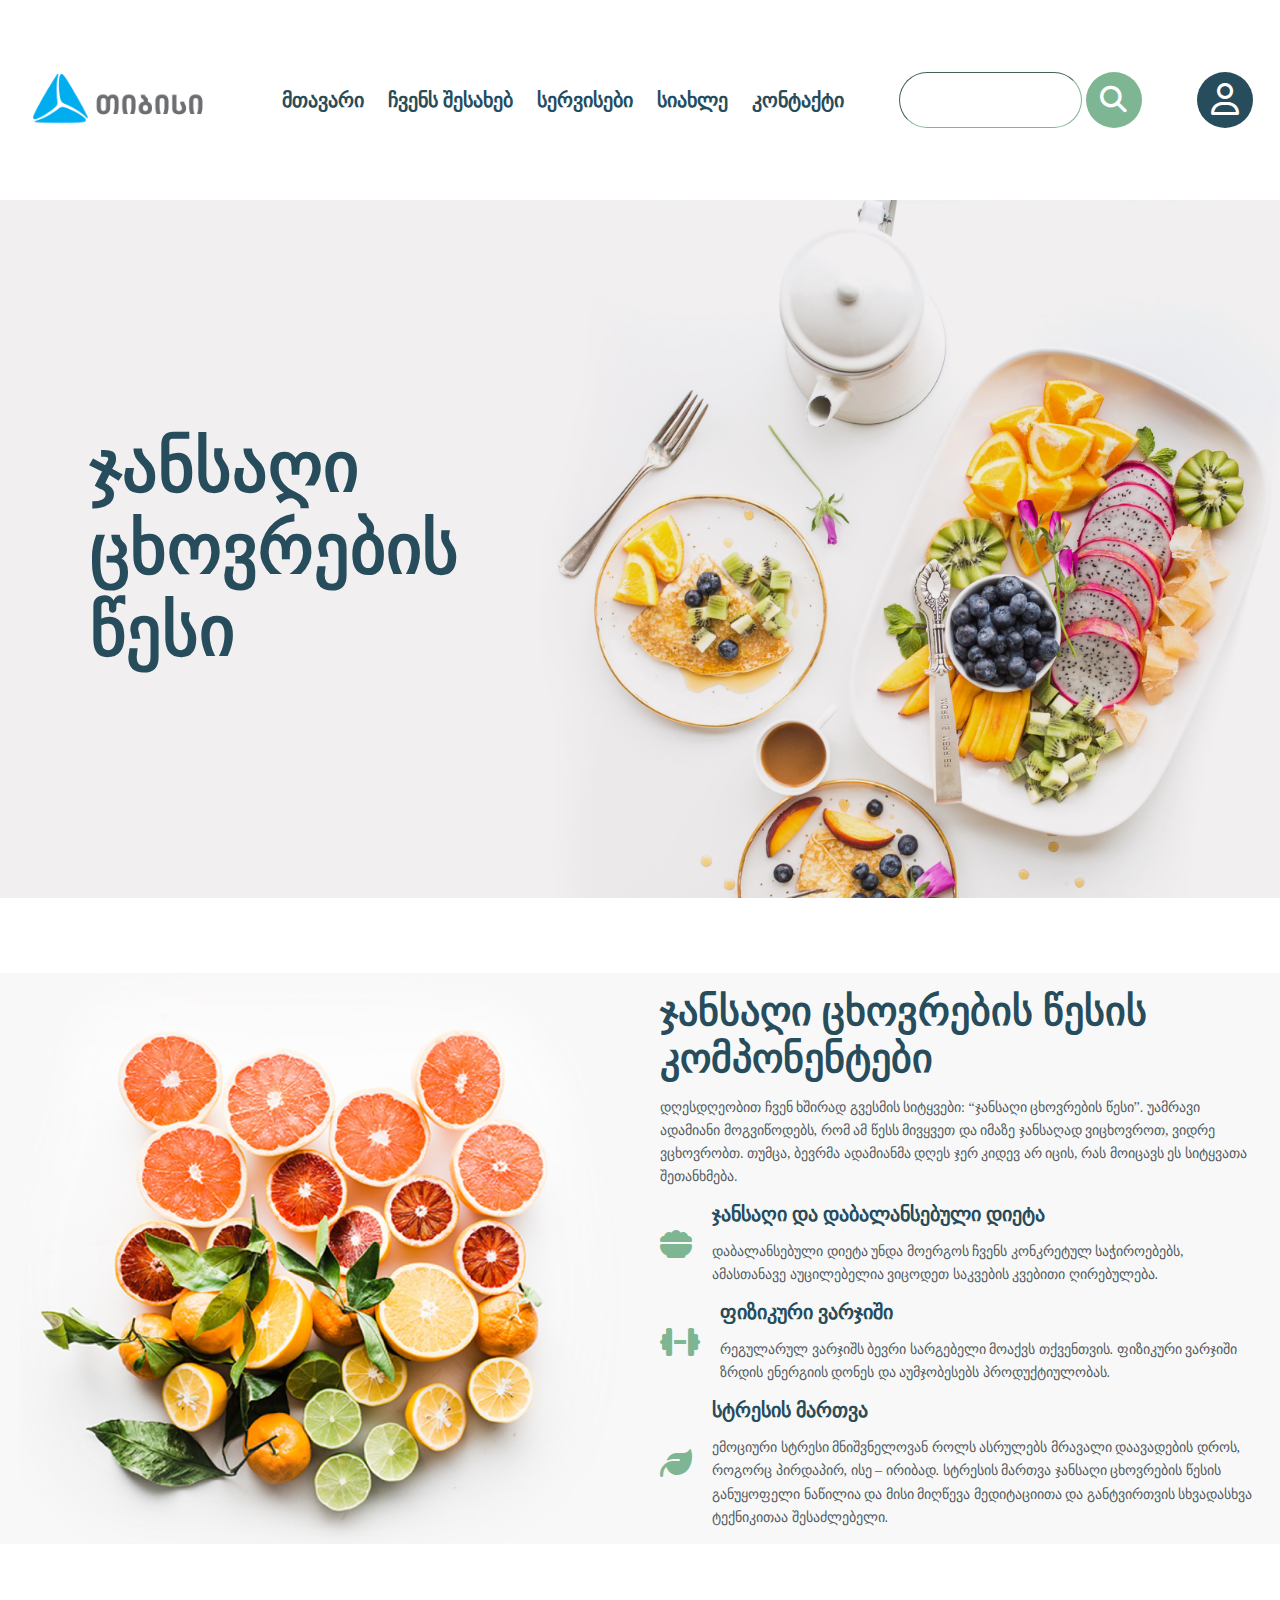
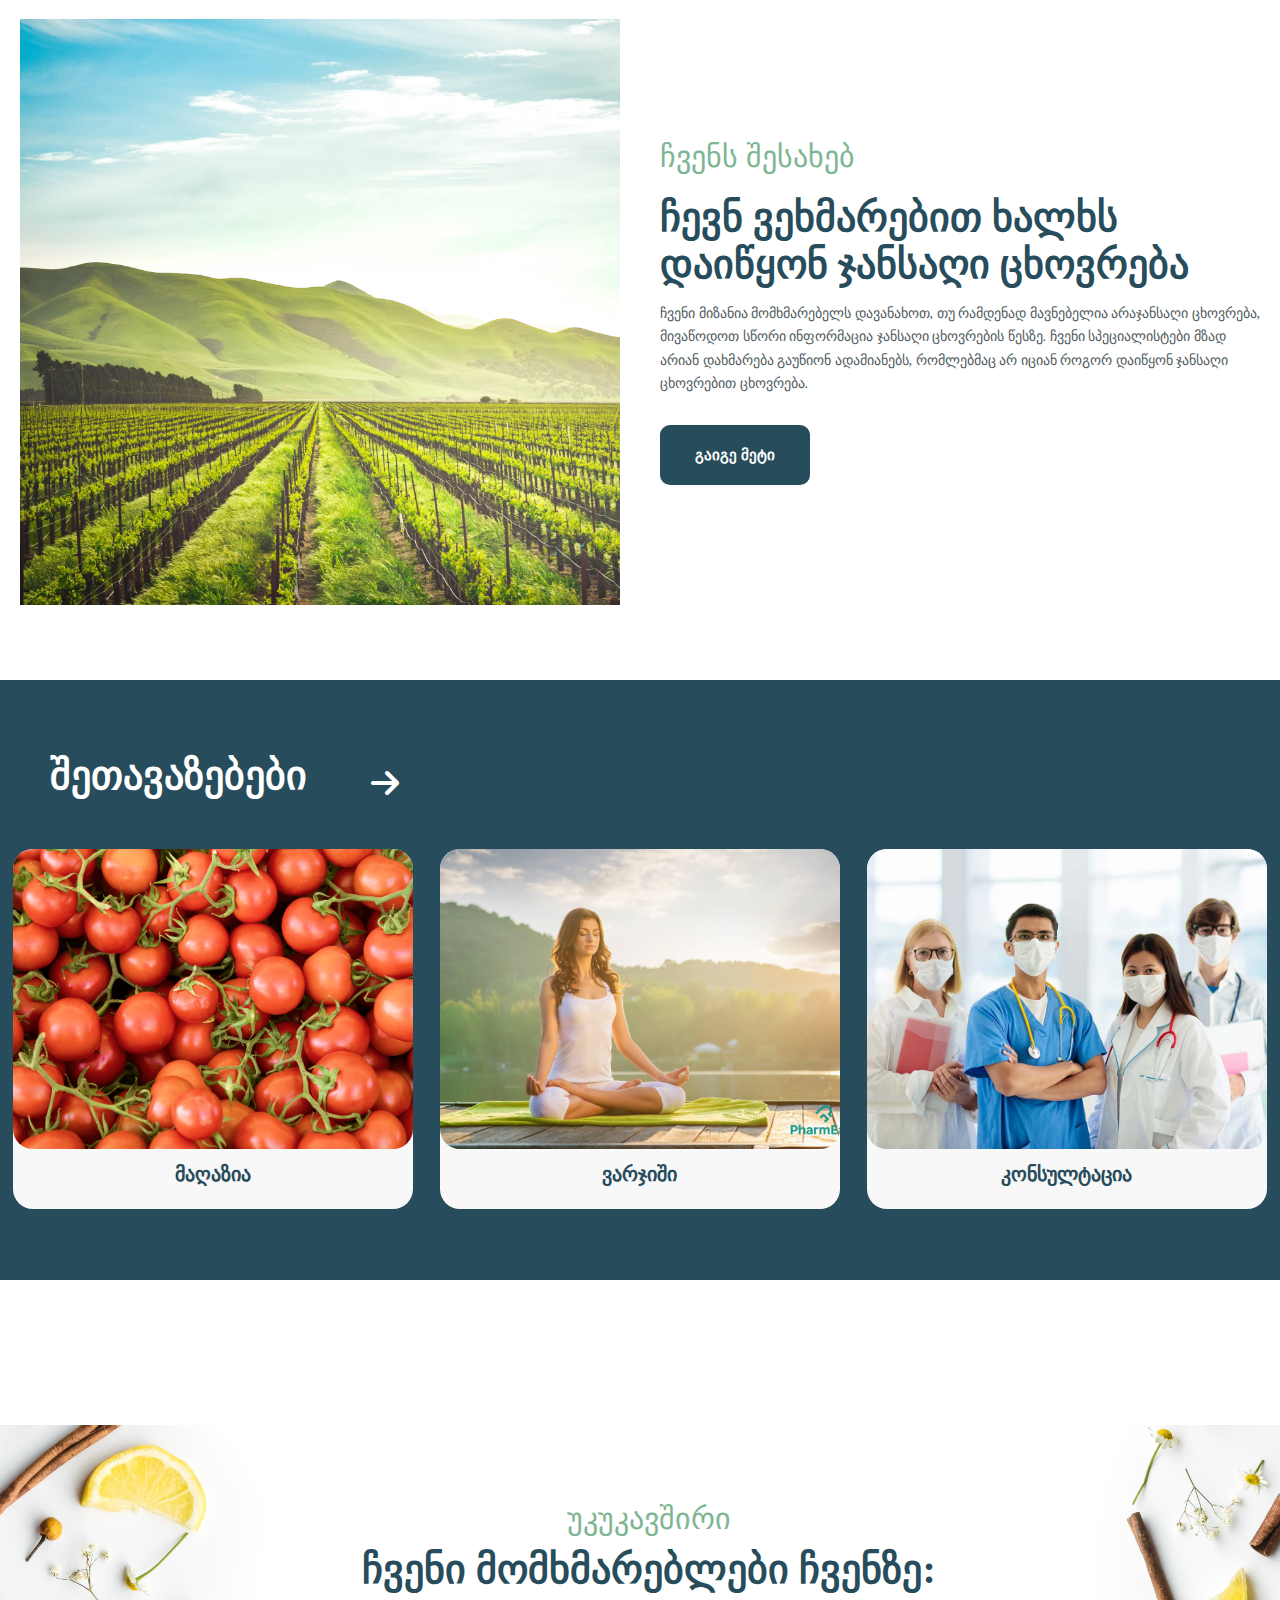
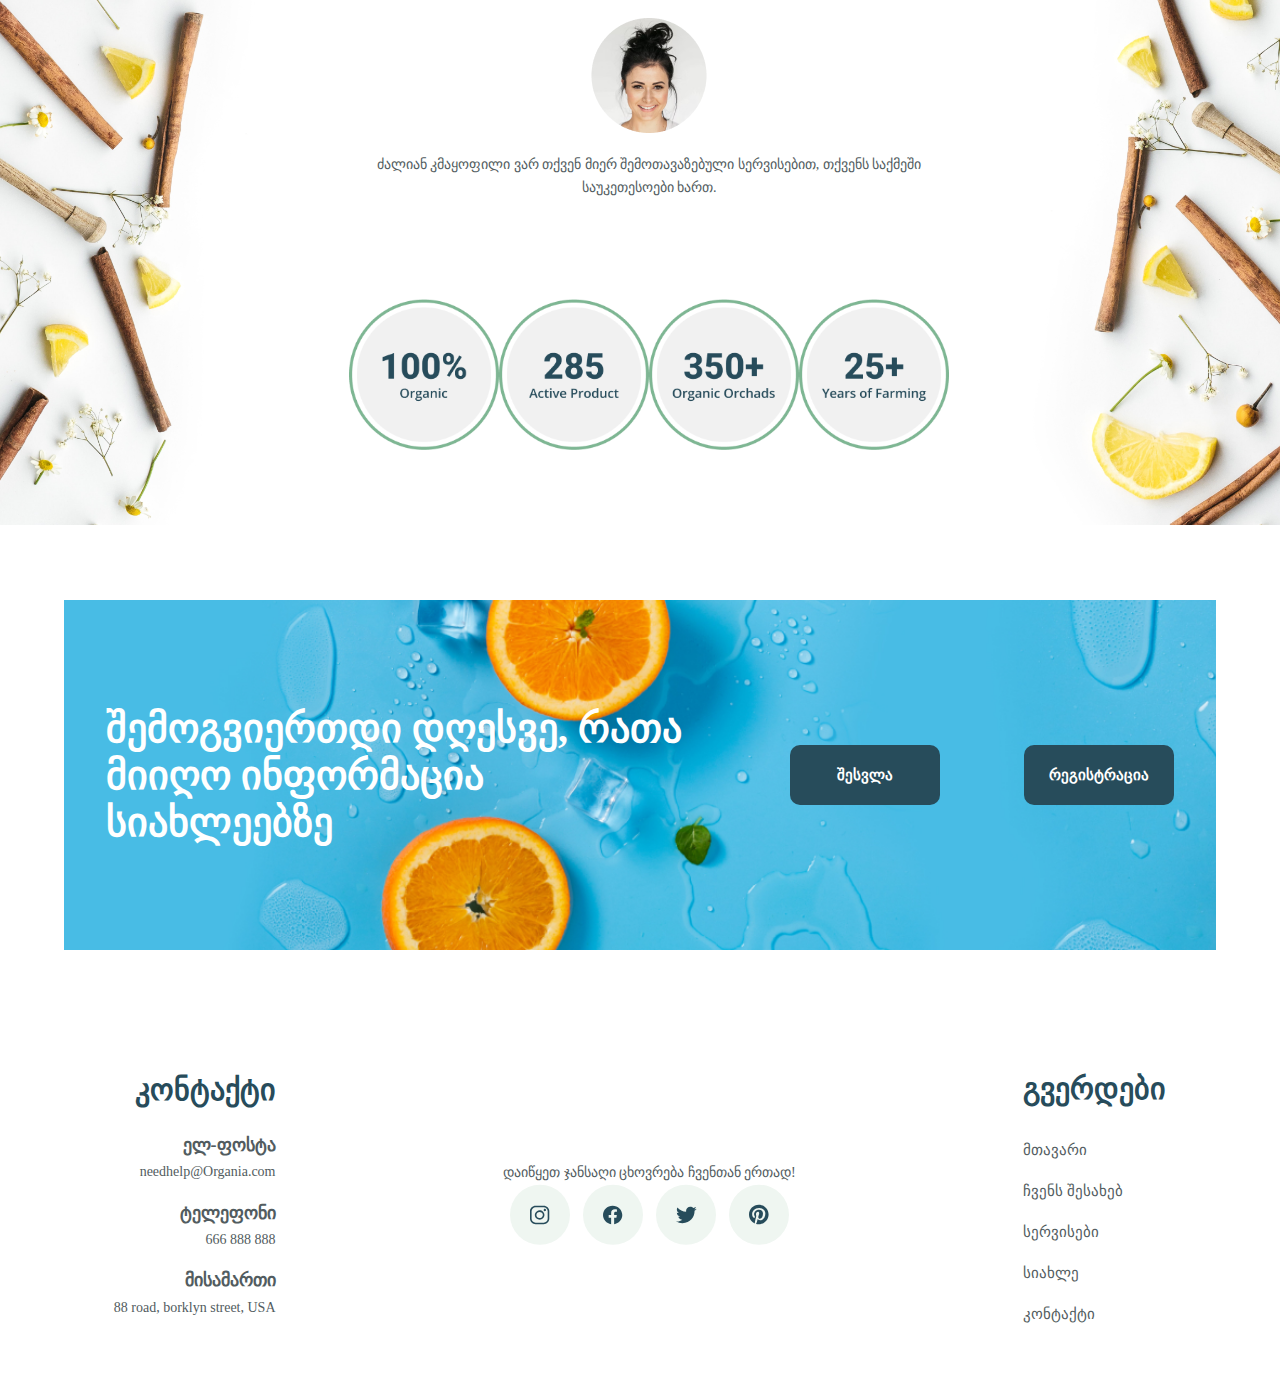
==== commit 02f3c442: "main page responsive" ====
--- a/index.html
+++ b/index.html
@@ -9,6 +9,7 @@
     href="https://cdnjs.cloudflare.com/ajax/libs/font-awesome/6.4.0/css/all.min.css">
     <link rel="stylesheet" href="css/reset.css">
     <link rel="stylesheet" href="css/index.css">
+    <link rel="stylesheet" href="css/indexmedia.css">
 </head>
 <body>
     <header>
@@ -32,16 +33,18 @@
                 </li>
             </ul>
         </nav>
+        <div class="burger">
+            <i class="fa-solid fa-bars fa-2xl" style="color: #000000;"></i>
+        </div>
         <form action="/action_page.php">
             <input type="text" de name="search">
             <button type="submit"><i class="fa-solid fa-magnifying-glass fa-2xl"></i></button>
         </form>
-        <a href="">
+        <a href="pages/login.html">
             <div class="account">
                 <i class="fa-regular fa-user fa-2xl"></i>
             </div>
         </a>
-        
     </header>
     <section class="homepage1">
         <h1>ჯანსაღი ცხოვრების წესი</h1>
@@ -106,7 +109,7 @@
         </div>
     </section>
     <section class="homepage5">
-        <img src="images/5.1.png" height="700px">
+        <img src="images/5.1.png" class="sides" height="700px">
         <div class="feedback">
             <h4>უკუკავშირი</h4>
             <h2>ჩვენი მომხმარებლები ჩვენზე:</h2>
@@ -119,7 +122,7 @@
                 <img src="images/5.2.4.png">
             </div>
         </div>
-        <img src="images/5.3.png" height="700px">
+        <img src="images/5.3.png" class="sides" height="700px">
     </section>
     <section class="homepage6">
         <div class="card">
--- a/css/index.css
+++ b/css/index.css
@@ -55,6 +55,16 @@
 header .account i {
   color: #fff;
 }
+header .burger {
+  width: 46px;
+  height: 46px;
+  background-color: #EFD372;
+  border-radius: 50%;
+  display: flex;
+  align-items: center;
+  justify-content: center;
+  display: none;
+}
 
 .homepage1 {
   background-image: url(../images/1.png);
@@ -67,7 +77,7 @@
   align-items: center;
 }
 .homepage1 h1 {
-  width: 530px;
+  width: 330px;
   color: #274C5B;
   font-family: Roboto;
   font-size: 70px;
@@ -86,7 +96,7 @@
   background-color: #f9f8f8;
 }
 .homepage2 .info {
-  width: 702px;
+  width: 600px;
 }
 .homepage2 .info h2 {
   color: #274C5B;
@@ -129,7 +139,7 @@
   margin-top: 75px;
 }
 .homepage3 .info {
-  width: 700px;
+  width: 600px;
 }
 .homepage3 .info h4 {
   color: #7EB693;
@@ -257,7 +267,7 @@
   text-align: center;
 }
 .homepage5 .feedback p {
-  width: 780px;
+  width: 580px;
   color: #525C60;
   font-family: Open Sans;
   font-size: 14px;
@@ -372,7 +382,7 @@
 footer .pages a {
   color: #525C60;
   font-family: Open Sans;
-  font-size: 18px;
+  font-size: 15px;
   font-style: normal;
   font-weight: 400;
   line-height: 272.9%; /* 49.122px */
--- a/css/indexmedia.css
+++ b/css/indexmedia.css
@@ -0,0 +1,279 @@
+@media (max-width: 1240px){
+    header img{
+        width: 150px;
+    }
+    header nav a{
+        font-size: 15px;
+    }
+    header input[type=text]{
+        display: none;
+    }
+    header button{
+        width: 46px;
+        height: 46px;
+    }
+    header .account{
+        width: 46px;
+        height: 46px;
+    }
+    .homepage1{
+        height: 550px
+    }
+    .homepage1 h1{
+        width: 450px;
+        font-size: 50px;
+        left: 70px;
+    }
+    .homepage2 img{
+        width: 520px;
+    }
+    .homepage2 .info{
+        width: 500px;
+    }
+    .homepage2 .info h2{
+        font-size: 30px;
+    }
+    .homepage2 .info p{
+        font-size: 12px;
+    }
+    .homepage2 .info .list .text h3{
+        font-size: 16px;
+    }
+    .homepage3 img{
+        width: 520px;
+    }
+    .homepage3 .info{
+        width: 500px;
+    }
+    .homepage3 .info h4{
+        font-size: 23px;
+    }
+    .homepage3 .info h2{
+        font-size: 30px;
+    }
+    .homepage3 .info p{
+        font-size: 12px;
+    }
+    .homepage3 .info button{
+        width: 130px;
+        height: 40px;
+        font-size: 12px;
+    }
+    .homepage4{
+        height: 530px;
+    }
+    .homepage4 .services h4{
+        font-size: 30px;
+        margin-bottom: 40px;
+    }
+    .homepage4 .services a{
+        margin-left: 35px;
+    }
+    .homepage4 .offer .card{
+        height: 280px;
+    }
+    .homepage4 .offer .card img{
+        width: 330px;
+        height: 230px;
+    }
+    .homepage4 .offer .card h3{
+        font-size: 15px;
+    }
+    .homepage5 .feedback h4{
+        font-size: 23px;
+    }
+    .homepage5 .feedback h2{
+        font-size: 30px;
+    }
+    .homepage5 .feedback p{
+        font-size: 12px;
+    }
+    .homepage5 .feedback .review img{
+        width: 130px;
+    }
+    .homepage6 .card{
+        height: 260px;
+    }
+    .homepage6 .card h2{
+        width: 500px;
+        font-size: 30px;
+    }
+    .homepage6 .card button{
+        width: 130px;
+        height: 40px;
+        font-size: 12px;
+    }
+    footer{
+        height: 300px;
+    }
+    footer h3{
+        font-size: 23px;
+    }
+    footer .contact h4{
+        font-size: 15px;
+    }
+    footer .contact p{
+        font-size: 12px;
+    }
+    footer .message p{
+        font-size: 12px;
+    }
+    footer .pages a{
+        font-size: 12px;
+    }
+}
+@media (max-width: 1100px){
+    .homepage1{
+        height: 400px;
+    }
+    .homepage2 img{
+        width: 420px;
+    }
+    .homepage2 .info{
+        width: 400px;
+    }
+    .homepage3 img{
+        width: 420px;
+    }
+    .homepage3 .info{
+        width: 400px;
+    }
+    .homepage4{
+        height: 400px;
+    }
+    .homepage4 .offer .card{
+        height: 200px;
+    }
+    .homepage4 .offer .card img{
+        width: 270px;
+        height: 160px;
+    }
+    .homepage5 .sides{
+        height: 600px;
+    }
+    .homepage5 .feedback h2{
+        width: 300px;
+    }
+    .homepage5 .feedback p{
+        width: 400px;
+    }
+    .homepage5 .feedback .review{
+        margin-top: 50px;
+        width: 230px;
+        justify-content: center;
+        flex-wrap: wrap;
+    }
+    .homepage5 .feedback .review img{
+        width: 80px;
+    }
+}
+@media (max-width: 870px){
+    header nav{
+        display: none;
+    }
+    header .burger{
+        display: flex;
+    }
+    .homepage2{
+        flex-direction: column;
+        align-items: center;
+    }
+    .homepage2 .info{
+        margin-top: 20px;
+    }
+    .homepage2 .info h2{
+        font-size: 20px;
+    }
+    .homepage3{
+        flex-direction: column;
+        justify-content: center;
+    }
+    .homepage3 .info{
+        margin-top: 20px;
+    }
+    .homepage3 .info h4{
+        font-size: 17px;
+    }
+    .homepage3 .info h2{
+        font-size: 20px;
+    }
+    .homepage4{
+        align-items: center;
+        height: 880px;
+    }
+    .homepage4 .services h4{
+        font-size: 20px;
+    }
+    .homepage4 .offer{
+        flex-direction: column;
+    }
+    .homepage4 .offer .card{
+        height: 240px;
+        margin-bottom: 25px;
+    }
+    .homepage4 .offer .card img{
+        width: 300px;
+        height: 200px;
+    }
+    .homepage5{
+        justify-content: center;
+        background-color: #f9f8f8;
+    }
+    .homepage5 .sides{
+        display: none;
+    }
+    .homepage5 .feedback .review{
+        justify-content: space-around;
+        flex-wrap: nowrap;
+    }
+    .homepage6 .card{
+        height: 240px;
+        flex-wrap: wrap;
+        flex-direction: column;
+    }
+    .homepage6 .card h2{
+        width: 300px;
+        font-size: 25px;
+        text-align: center;
+    }
+    footer{
+        height: 600px;
+        flex-direction: column;
+        justify-content: center;
+    }
+    footer .contact h3{
+        text-align: center;
+    }
+    footer .contact h4{
+        text-align: center;
+    }
+    footer .contact p{
+        text-align: center;
+    }
+    footer .message{
+        margin-top: 40px;
+        margin-bottom: 40px;
+    }
+    footer .pages a{
+        text-align: center;
+    }
+}
+@media (max-width: 520px){
+    .homepage1 h1{
+        left: 20px;
+        width: 300px;
+        font-size: 40px;
+    }
+    .homepage2 img{
+        width: 320px;
+    }
+    .homepage2 .info{
+        width: 320px;
+    }
+    .homepage3 img{
+        width: 320px;
+    }
+    .homepage3 .info{
+        width: 320px;
+    }
+}